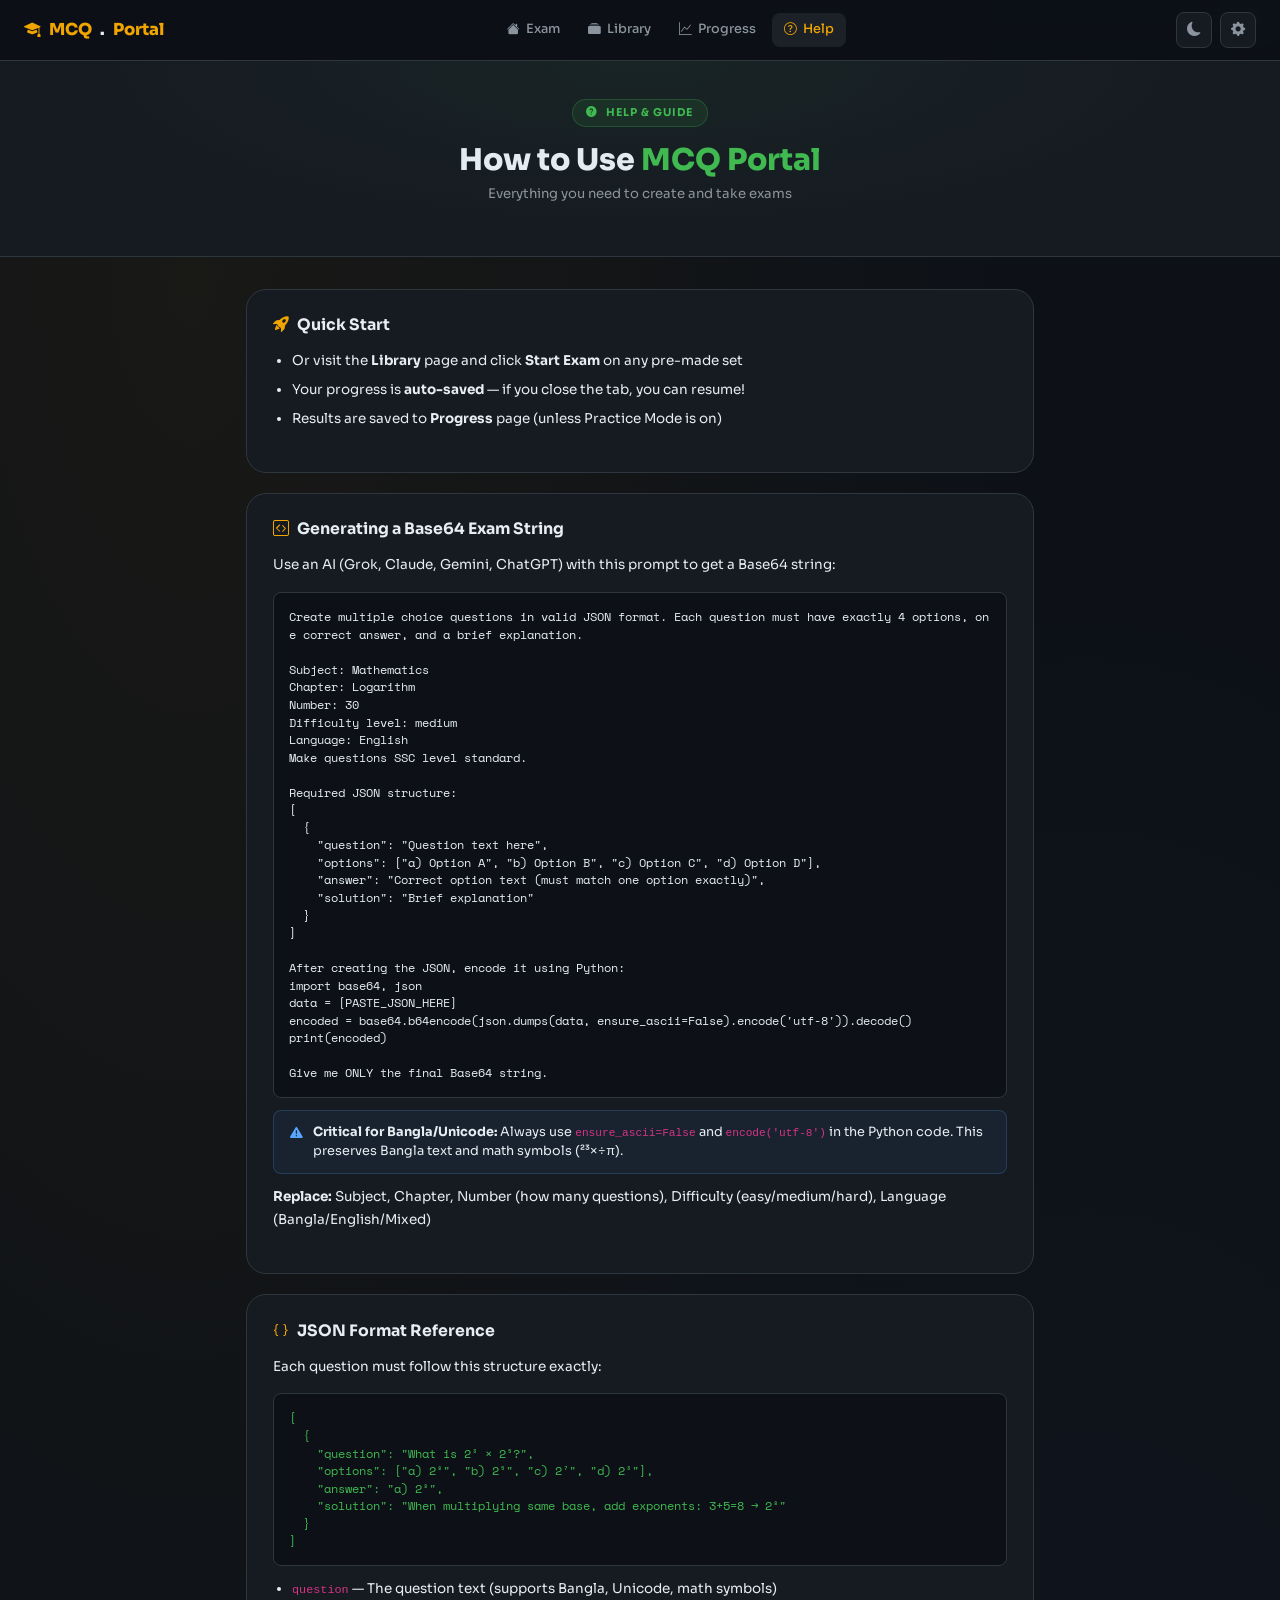
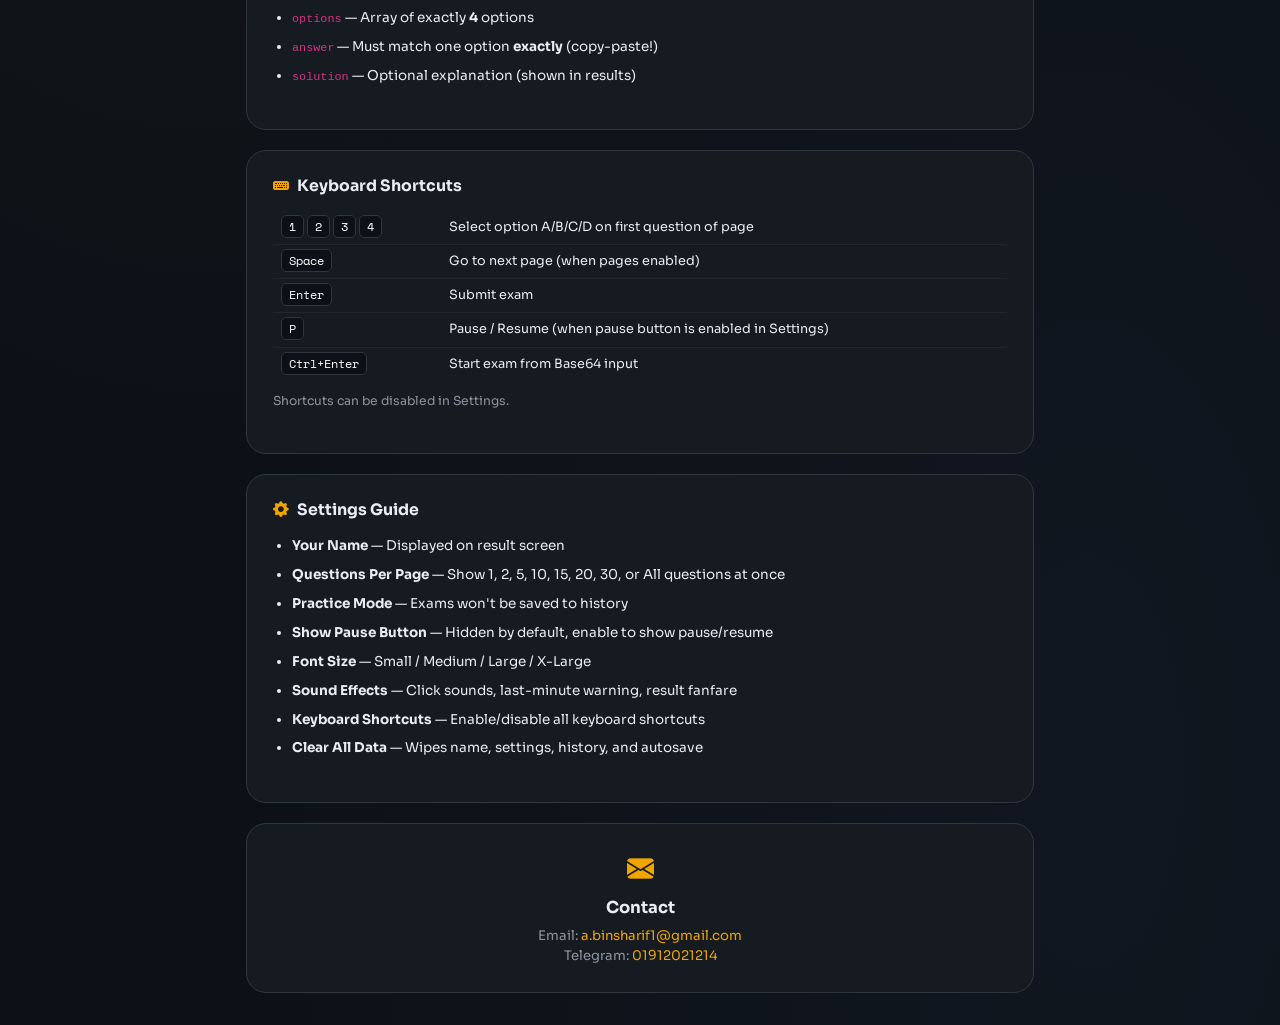
==== help.html @ 1cd2b27e "supercharged with high graphics and functionality, 3 Exams" ====
<!DOCTYPE html>
<html lang="en" data-theme="dark">
<head>
  <meta charset="UTF-8"/>
  <meta name="viewport" content="width=device-width, initial-scale=1.0"/>
  <title>Help — MCQ Portal</title>
  <link href="https://cdn.jsdelivr.net/npm/bootstrap@5.3.2/dist/css/bootstrap.min.css" rel="stylesheet"/>
  <link href="https://cdn.jsdelivr.net/npm/bootstrap-icons@1.11.3/font/bootstrap-icons.min.css" rel="stylesheet"/>
  <link rel="stylesheet" href="style.css"/>
  <style>
  .page-body { max-width: 820px; margin: 0 auto; padding: 32px 16px; }

  .page-hero {
    background: var(--surface);
    border-bottom: 1px solid var(--border);
    padding: 2.5rem 1rem;
    text-align: center;
    position: relative; overflow: hidden;
  }
  .page-hero::before { content:'';position:absolute;inset:0;background:radial-gradient(ellipse at 50% 0%,rgba(63,185,80,0.06) 0%,transparent 60%);pointer-events:none; }
  .page-hero h1 { font-size:clamp(1.5rem,4vw,2rem);font-weight:800;margin-bottom:6px; }
  .page-hero p { color:var(--muted);font-size:0.88rem; }

  .help-section {
    background: var(--surface);
    border: 1px solid var(--border);
    border-radius: var(--radius-lg);
    padding: 1.75rem;
    margin-bottom: 20px;
    animation: fadeUp 0.4s ease;
  }

  .help-section h2 {
    font-size: 1.05rem;
    font-weight: 700;
    margin-bottom: 1rem;
    display: flex;
    align-items: center;
    gap: 8px;
    color: var(--text);
  }

  .help-section h2 i { color: var(--accent); }

  .help-section p, .help-section li { font-size: 0.9rem; line-height: 1.7; color: var(--text); }
  .help-section ul { padding-left: 1.25rem; }
  .help-section li { margin-bottom: 6px; }

  .code-block {
    background: var(--bg);
    border: 1px solid var(--border);
    border-radius: 8px;
    padding: 1rem;
    font-family: var(--mono);
    font-size: 0.78rem;
    color: var(--text);
    white-space: pre-wrap;
    word-break: break-all;
    margin: 12px 0;
    position: relative;
  }

  .copy-code-btn {
    position: absolute;
    top: 8px; right: 8px;
    background: var(--surface);
    border: 1px solid var(--border);
    border-radius: 6px;
    color: var(--muted);
    padding: 3px 8px;
    font-size: 0.72rem;
    cursor: pointer;
    transition: all 0.2s;
    font-family: var(--font);
  }

  .copy-code-btn:hover { border-color: var(--accent); color: var(--accent); }

  .shortcut-table { width: 100%; margin-top: 8px; }
  .shortcut-table td { padding: 7px 8px; font-size: 0.85rem; border-bottom: 1px solid var(--border2); }
  .shortcut-table tr:last-child td { border-bottom: none; }
  .shortcut-table kbd {
    background: var(--bg);
    border: 1px solid var(--border);
    border-radius: 5px;
    padding: 2px 7px;
    font-family: var(--mono);
    font-size: 0.8rem;
  }

  .json-example {
    color: var(--green);
  }

  .tip-box {
    background: rgba(88,166,255,0.06);
    border: 1px solid rgba(88,166,255,0.2);
    border-radius: 8px;
    padding: 12px 16px;
    margin: 12px 0;
    font-size: 0.85rem;
    display: flex;
    gap: 10px;
    align-items: flex-start;
  }

  .tip-box i { color: var(--blue); margin-top: 1px; flex-shrink: 0; }

  .contact-card {
    background: var(--surface);
    border: 1px solid var(--border);
    border-radius: var(--radius-lg);
    padding: 1.75rem;
    text-align: center;
    animation: fadeUp 0.4s ease;
  }

  .contact-card h2 { font-size: 1.1rem; font-weight: 700; margin-bottom: 0.5rem; }
  .contact-card p { color: var(--muted); font-size: 0.88rem; margin-bottom: 0; }
  .contact-link { color: var(--accent); text-decoration: none; }
  .contact-link:hover { text-decoration: underline; }
  </style>
</head>
<body data-theme="dark">

<nav class="navbar-custom">
  <a class="nav-logo" href="index.html"><i class="bi bi-mortarboard-fill"></i> MCQ<span class="logo-dot">.</span>Portal</a>
  <div class="nav-links">
    <a class="nav-link" href="index.html"><i class="bi bi-house-fill"></i> Exam</a>
    <a class="nav-link" href="library.html"><i class="bi bi-collection-fill"></i> Library</a>
    <a class="nav-link" href="progress.html"><i class="bi bi-graph-up"></i> Progress</a>
    <a class="nav-link active" href="help.html"><i class="bi bi-question-circle"></i> Help</a>
  </div>
  <div class="nav-actions">
    <button class="icon-btn" onclick="toggleTheme()"><i id="theme-icon" class="bi bi-moon-fill"></i></button>
    <button class="icon-btn" onclick="openSettings()"><i class="bi bi-gear-fill"></i></button>
    <button class="icon-btn d-md-none" onclick="toggleMobileMenu()"><i class="bi bi-list"></i></button>
  </div>
</nav>
<div id="mobile-menu" style="display:none; background:var(--surface); border-bottom:1px solid var(--border); padding:8px 16px;">
  <a class="nav-link" href="index.html" style="display:flex"><i class="bi bi-house-fill me-2"></i> Exam</a>
  <a class="nav-link" href="library.html" style="display:flex"><i class="bi bi-collection-fill me-2"></i> Library</a>
  <a class="nav-link" href="progress.html" style="display:flex"><i class="bi bi-graph-up me-2"></i> Progress</a>
  <a class="nav-link active" href="help.html" style="display:flex"><i class="bi bi-question-circle me-2"></i> Help</a>
</div>

<div class="page-hero">
  <div style="display:inline-flex;align-items:center;gap:7px;background:rgba(63,185,80,0.1);border:1px solid rgba(63,185,80,0.25);border-radius:50px;padding:5px 13px;margin-bottom:1rem;font-size:0.72rem;font-weight:700;color:var(--green);letter-spacing:0.1em;text-transform:uppercase;">
    <i class="bi bi-question-circle-fill"></i> Help & Guide
  </div>
  <h1>How to Use <span style="color:var(--green)">MCQ Portal</span></h1>
  <p>Everything you need to create and take exams</p>
</div>

<div class="page-body">

  <!-- Quick start -->
  <div class="help-section">
    <h2><i class="bi bi-rocket-takeoff-fill"></i> Quick Start</h2>
    <ul>
      <li>Or visit the <strong>Library</strong> page and click <strong>Start Exam</strong> on any pre-made set</li>
      <li>Your progress is <strong>auto-saved</strong> — if you close the tab, you can resume!</li>
      <li>Results are saved to <strong>Progress</strong> page (unless Practice Mode is on)</li>
    </ul>
  </div>

  <!-- Generate Base64 -->
  <div class="help-section">
    <h2><i class="bi bi-code-square"></i> Generating a Base64 Exam String</h2>
    <p>Use an AI (Grok, Claude, Gemini, ChatGPT) with this prompt to get a Base64 string:</p>

    <div class="code-block" id="prompt-block">Create multiple choice questions in valid JSON format. Each question must have exactly 4 options, one correct answer, and a brief explanation.

Subject: Mathematics
Chapter: Logarithm
Number: 30
Difficulty level: medium
Language: English
Make questions SSC level standard.

Required JSON structure:
[
  {
    "question": "Question text here",
    "options": ["a) Option A", "b) Option B", "c) Option C", "d) Option D"],
    "answer": "Correct option text (must match one option exactly)",
    "solution": "Brief explanation"
  }
]

After creating the JSON, encode it using Python:
import base64, json
data = [PASTE_JSON_HERE]
encoded = base64.b64encode(json.dumps(data, ensure_ascii=False).encode('utf-8')).decode()
print(encoded)

Give me ONLY the final Base64 string.</div>
    <button class="copy-code-btn" onclick="copyToClipboard(document.getElementById('prompt-block').innerText,'Prompt copied!')">Copy</button>

    <div class="tip-box">
      <i class="bi bi-exclamation-triangle-fill"></i>
      <div><strong>Critical for Bangla/Unicode:</strong> Always use <code>ensure_ascii=False</code> and <code>encode('utf-8')</code> in the Python code. This preserves Bangla text and math symbols (²³×÷π).</div>
    </div>

    <p><strong>Replace:</strong> Subject, Chapter, Number (how many questions), Difficulty (easy/medium/hard), Language (Bangla/English/Mixed)</p>
  </div>

  <!-- JSON format -->
  <div class="help-section">
    <h2><i class="bi bi-braces"></i> JSON Format Reference</h2>
    <p>Each question must follow this structure exactly:</p>
    <div class="code-block json-example">[
  {
    "question": "What is 2³ × 2⁵?",
    "options": ["a) 2⁸", "b) 2⁵", "c) 2⁷", "d) 2³"],
    "answer": "a) 2⁸",
    "solution": "When multiplying same base, add exponents: 3+5=8 → 2⁸"
  }
]</div>
    <ul>
      <li><code>question</code> — The question text (supports Bangla, Unicode, math symbols)</li>
      <li><code>options</code> — Array of exactly <strong>4</strong> options</li>
      <li><code>answer</code> — Must match one option <strong>exactly</strong> (copy-paste!)</li>
      <li><code>solution</code> — Optional explanation (shown in results)</li>
    </ul>
  </div>

  <!-- Keyboard shortcuts -->
  <div class="help-section">
    <h2><i class="bi bi-keyboard-fill"></i> Keyboard Shortcuts</h2>
    <table class="shortcut-table">
      <tr><td><kbd>1</kbd> <kbd>2</kbd> <kbd>3</kbd> <kbd>4</kbd></td><td>Select option A/B/C/D on first question of page</td></tr>
      <tr><td><kbd>Space</kbd></td><td>Go to next page (when pages enabled)</td></tr>
      <tr><td><kbd>Enter</kbd></td><td>Submit exam</td></tr>
      <tr><td><kbd>P</kbd></td><td>Pause / Resume (when pause button is enabled in Settings)</td></tr>
      <tr><td><kbd>Ctrl+Enter</kbd></td><td>Start exam from Base64 input</td></tr>
    </table>
    <p style="margin-top:10px;font-size:0.82rem;color:var(--muted)">Shortcuts can be disabled in Settings.</p>
  </div>

  <!-- Settings guide -->
  <div class="help-section">
    <h2><i class="bi bi-gear-fill"></i> Settings Guide</h2>
    <ul>
      <li><strong>Your Name</strong> — Displayed on result screen</li>
      <li><strong>Questions Per Page</strong> — Show 1, 2, 5, 10, 15, 20, 30, or All questions at once</li>
      <li><strong>Practice Mode</strong> — Exams won't be saved to history</li>
      <li><strong>Show Pause Button</strong> — Hidden by default, enable to show pause/resume</li>
      <li><strong>Font Size</strong> — Small / Medium / Large / X-Large</li>
      <li><strong>Sound Effects</strong> — Click sounds, last-minute warning, result fanfare</li>
      <li><strong>Keyboard Shortcuts</strong> — Enable/disable all keyboard shortcuts</li>
      <li><strong>Clear All Data</strong> — Wipes name, settings, history, and autosave</li>
    </ul>
  </div>

  <!-- Library guide 
  <div class="help-section">
    <h2><i class="bi bi-collection-fill"></i> Adding Exams to Library</h2>
    <p>Open <code>db.js</code> and add entries to the <code>EXAM_DB</code> array:</p>
    <div class="code-block">{
  id: "math-algebra-001",       // unique ID
  title: "বীজগণিত মাস্টারক্লাস",
  subject: "Mathematics",
  chapter: "Algebra",
  difficulty: "medium",         // easy / medium / hard
  language: "Bangla",           // Bangla / English / Mixed
  class: "SSC",
  questionCount: 25,
  b64: "PASTE_BASE64_STRING_HERE"
},</div>
  </div>
-->

  <!-- Contact -->
  <div class="contact-card">
    <i class="bi bi-envelope-fill" style="font-size:1.8rem;color:var(--accent);margin-bottom:8px;display:block"></i>
    <h2>Contact</h2>
    <p>Email: <a class="contact-link" href="mailto:a.binsharif1@gmail.com">a.binsharif1@gmail.com</a></p>
    <p>Telegram: <a class="contact-link" href="https://t.me/01912021214">01912021214</a></p>
  </div>

</div>

<div class="modal-overlay" id="settings-modal" onclick="if(event.target===this)closeSettings()">
  <div class="modal-box">
    <div class="modal-header">
      <div style="font-weight:700;font-size:1rem"><i class="bi bi-gear-fill me-2" style="color:var(--accent)"></i>Settings</div>
      <button class="icon-btn" onclick="closeSettings()"><i class="bi bi-x-lg"></i></button>
    </div>
    <div class="modal-body">
      <div class="setting-row">
        <div><div class="setting-label">Sound Effects</div></div>
        <label class="toggle-wrap"><input type="checkbox" id="set-sound" onchange="settingChanged('soundEnabled', this.checked)"><span class="toggle-slider"></span></label>
      </div>
      <div style="margin-top:16px">
        <button class="btn-ghost w-100" onclick="clearAllData()" style="color:var(--red);border-color:rgba(248,81,73,0.3)">
          <i class="bi bi-trash3-fill"></i> Clear All Data
        </button>
      </div>
    </div>
  </div>
</div>

<div id="toast-container"></div>

<script src="script.js"></script>
<script>
function toggleMobileMenu() {
  const m = document.getElementById('mobile-menu');
  m.style.display = m.style.display === 'none' ? 'block' : 'none';
}
document.addEventListener('DOMContentLoaded', () => loadSettings());
</script>
</body>
</html>
---- style.css ----
/* ══════════════════════════════════════════════════════════
   MCQ EXAM PORTAL — GLOBAL STYLESHEET
   ══════════════════════════════════════════════════════════ */

@import url('https://fonts.googleapis.com/css2?family=Space+Mono:ital,wght@0,400;0,700;1,400&family=Sora:wght@300;400;500;600;700;800&display=swap');

/* ── CSS VARIABLES ── */
:root {
  --bg: #0d1117;
  --surface: #161b22;
  --surface2: #1c2128;
  --border: #30363d;
  --border2: #21262d;
  --text: #e6edf3;
  --muted: #8b949e;
  --accent: #f0a500;
  --accent2: #ff6b35;
  --green: #3fb950;
  --red: #f85149;
  --blue: #58a6ff;
  --purple: #bc8cff;
  --radius: 12px;
  --radius-lg: 20px;
  --shadow: 0 8px 32px rgba(0,0,0,0.4);
  --shadow-lg: 0 24px 80px rgba(0,0,0,0.5);
  --font-size-base: 16px;
  --font: 'Sora', sans-serif;
  --mono: 'Space Mono', monospace;
}

[data-theme="light"] {
  --bg: #f6f8fa;
  --surface: #ffffff;
  --surface2: #f0f2f5;
  --border: #d0d7de;
  --border2: #e5e8ec;
  --text: #1c2128;
  --muted: #656d76;
  --green: #1a7f37;
  --red: #cf222e;
  --blue: #0969da;
  --shadow: 0 8px 32px rgba(0,0,0,0.1);
  --shadow-lg: 0 24px 80px rgba(0,0,0,0.15);
}

* { box-sizing: border-box; margin: 0; padding: 0; }

html { font-size: var(--font-size-base); scroll-behavior: smooth; }

body {
  background: var(--bg);
  color: var(--text);
  font-family: var(--font);
  min-height: 100vh;
  transition: background 0.3s, color 0.3s;
  background-image:
    radial-gradient(ellipse at 15% 10%, rgba(240,165,0,0.05) 0%, transparent 55%),
    radial-gradient(ellipse at 85% 90%, rgba(88,166,255,0.04) 0%, transparent 55%);
}

[data-theme="light"] body,
body[data-theme="light"] {
  background-image:
    radial-gradient(ellipse at 15% 10%, rgba(240,165,0,0.04) 0%, transparent 55%),
    radial-gradient(ellipse at 85% 90%, rgba(9,105,218,0.03) 0%, transparent 55%);
}

/* ── SCROLLBAR ── */
::-webkit-scrollbar { width: 6px; height: 6px; }
::-webkit-scrollbar-track { background: var(--bg); }
::-webkit-scrollbar-thumb { background: var(--border); border-radius: 3px; }
::-webkit-scrollbar-thumb:hover { background: var(--muted); }

/* ── TYPOGRAPHY ── */
h1, h2, h3, h4, h5 { font-weight: 700; line-height: 1.2; }

/* ── SHARED COMPONENTS ── */

/* Navbar */
.navbar-custom {
  background: rgba(13,17,23,0.92);
  backdrop-filter: blur(12px);
  -webkit-backdrop-filter: blur(12px);
  border-bottom: 1px solid var(--border);
  padding: 12px 24px;
  position: sticky;
  top: 0;
  z-index: 1000;
  display: flex;
  align-items: center;
  justify-content: space-between;
  gap: 12px;
}

[data-theme="light"] .navbar-custom {
  background: rgba(246,248,250,0.92);
}

.nav-logo {
  font-size: 1.1rem;
  font-weight: 800;
  color: var(--accent);
  text-decoration: none;
  display: flex;
  align-items: center;
  gap: 8px;
  white-space: nowrap;
}

.nav-logo .logo-dot { color: var(--text); }

.nav-links {
  display: flex;
  align-items: center;
  gap: 4px;
}

.nav-link {
  color: var(--muted);
  text-decoration: none;
  padding: 7px 12px;
  border-radius: 8px;
  font-size: 0.85rem;
  font-weight: 500;
  transition: all 0.2s;
  display: flex;
  align-items: center;
  gap: 6px;
}

.nav-link:hover, .nav-link.active {
  color: var(--text);
  background: var(--surface2);
}

.nav-link.active { color: var(--accent); }

.nav-actions {
  display: flex;
  align-items: center;
  gap: 8px;
}

/* Icon Button */
.icon-btn {
  background: var(--surface);
  border: 1px solid var(--border);
  border-radius: 8px;
  width: 36px;
  height: 36px;
  display: flex;
  align-items: center;
  justify-content: center;
  cursor: pointer;
  color: var(--muted);
  transition: all 0.2s;
  font-size: 0.95rem;
  text-decoration: none;
}

.icon-btn:hover { border-color: var(--accent); color: var(--accent); }

/* Badges */
.badge-pill {
  display: inline-flex;
  align-items: center;
  gap: 5px;
  padding: 3px 10px;
  border-radius: 50px;
  font-size: 0.72rem;
  font-weight: 600;
  letter-spacing: 0.05em;
}

.badge-easy { background: rgba(63,185,80,0.12); color: var(--green); border: 1px solid rgba(63,185,80,0.25); }
.badge-medium { background: rgba(240,165,0,0.12); color: var(--accent); border: 1px solid rgba(240,165,0,0.25); }
.badge-hard { background: rgba(248,81,73,0.12); color: var(--red); border: 1px solid rgba(248,81,73,0.25); }
.badge-bangla { background: rgba(188,140,255,0.12); color: var(--purple); border: 1px solid rgba(188,140,255,0.25); }
.badge-english { background: rgba(88,166,255,0.12); color: var(--blue); border: 1px solid rgba(88,166,255,0.25); }
.badge-mixed { background: rgba(255,107,53,0.12); color: var(--accent2); border: 1px solid rgba(255,107,53,0.25); }
.badge-math { background: rgba(88,166,255,0.12); color: var(--blue); border: 1px solid rgba(88,166,255,0.25); }

/* Buttons */
.btn-primary-custom {
  background: var(--accent);
  color: #0d1117;
  font-weight: 700;
  font-size: 0.92rem;
  border: none;
  border-radius: var(--radius);
  padding: 12px 20px;
  cursor: pointer;
  transition: all 0.2s;
  display: inline-flex;
  align-items: center;
  gap: 8px;
  text-decoration: none;
  letter-spacing: 0.02em;
}

.btn-primary-custom:hover {
  background: #ffc233;
  transform: translateY(-1px);
  box-shadow: 0 6px 24px rgba(240,165,0,0.3);
  color: #0d1117;
}

.btn-primary-custom:active { transform: translateY(0); }
.btn-primary-custom:disabled { opacity: 0.5; cursor: not-allowed; transform: none; }

.btn-ghost {
  background: transparent;
  border: 1px solid var(--border);
  border-radius: var(--radius);
  color: var(--text);
  padding: 10px 16px;
  cursor: pointer;
  transition: all 0.2s;
  font-size: 0.85rem;
  display: inline-flex;
  align-items: center;
  gap: 8px;
  text-decoration: none;
  font-family: var(--font);
}

.btn-ghost:hover { border-color: var(--accent); color: var(--accent); }

/* Card */
.card-surface {
  background: var(--surface);
  border: 1px solid var(--border);
  border-radius: var(--radius-lg);
  padding: 1.75rem;
}

/* Inputs */
.form-control-custom {
  width: 100%;
  background: var(--bg);
  border: 1.5px solid var(--border);
  border-radius: var(--radius);
  color: var(--text);
  font-family: var(--mono);
  font-size: 0.82rem;
  padding: 12px 16px;
  outline: none;
  transition: border-color 0.2s, box-shadow 0.2s;
}

.form-control-custom:focus {
  border-color: var(--accent);
  box-shadow: 0 0 0 3px rgba(240,165,0,0.1);
}

.form-control-custom::placeholder { color: var(--muted); opacity: 0.6; }

/* Select */
select.form-control-custom {
  font-family: var(--font);
  font-size: 0.85rem;
  cursor: pointer;
  appearance: none;
  background-image: url("data:image/svg+xml,%3Csvg xmlns='http://www.w3.org/2000/svg' width='12' height='8' viewBox='0 0 12 8'%3E%3Cpath d='M1 1l5 5 5-5' stroke='%238b949e' stroke-width='1.5' fill='none' stroke-linecap='round'/%3E%3C/svg%3E");
  background-repeat: no-repeat;
  background-position: right 12px center;
  padding-right: 36px;
}

/* Animations */
@keyframes fadeUp {
  from { opacity: 0; transform: translateY(20px); }
  to   { opacity: 1; transform: translateY(0); }
}

@keyframes fadeIn {
  from { opacity: 0; }
  to   { opacity: 1; }
}

@keyframes slideIn {
  from { opacity: 0; transform: translateX(-12px); }
  to   { opacity: 1; transform: translateX(0); }
}

@keyframes confettiFall {
  to { transform: translateY(110vh) rotate(720deg); opacity: 0; }
}

@keyframes pulse {
  0%, 100% { opacity: 1; }
  50% { opacity: 0.5; }
}

@keyframes scaleIn {
  from { opacity: 0; transform: scale(0.9); }
  to   { opacity: 1; transform: scale(1); }
}

/* Confetti */
.conf-particle {
  position: fixed;
  border-radius: 2px;
  animation: confettiFall linear forwards;
  z-index: 9999;
  pointer-events: none;
}

/* Toast */
#toast-container {
  position: fixed;
  bottom: 24px;
  right: 24px;
  z-index: 9998;
  display: flex;
  flex-direction: column;
  gap: 8px;
  pointer-events: none;
}

.toast-msg {
  background: var(--surface);
  border: 1px solid var(--border);
  border-radius: 10px;
  padding: 12px 18px;
  font-size: 0.85rem;
  display: flex;
  align-items: center;
  gap: 10px;
  box-shadow: var(--shadow);
  animation: fadeUp 0.3s ease;
  pointer-events: all;
  max-width: 300px;
}

.toast-msg.success { border-color: var(--green); }
.toast-msg.error { border-color: var(--red); }
.toast-msg.info { border-color: var(--accent); }

/* Settings Modal */
.modal-overlay {
  position: fixed;
  inset: 0;
  background: rgba(0,0,0,0.7);
  backdrop-filter: blur(4px);
  z-index: 2000;
  display: none;
  align-items: center;
  justify-content: center;
  padding: 16px;
  animation: fadeIn 0.2s ease;
}

.modal-overlay.open { display: flex; }

.modal-box {
  background: var(--surface);
  border: 1px solid var(--border);
  border-radius: var(--radius-lg);
  width: 100%;
  max-width: 480px;
  max-height: 90vh;
  overflow-y: auto;
  animation: scaleIn 0.2s ease;
}

.modal-header {
  padding: 20px 24px 16px;
  border-bottom: 1px solid var(--border);
  display: flex;
  align-items: center;
  justify-content: space-between;
}

.modal-body { padding: 20px 24px; }

.setting-row {
  display: flex;
  align-items: center;
  justify-content: space-between;
  padding: 12px 0;
  border-bottom: 1px solid var(--border2);
  gap: 12px;
}

.setting-row:last-child { border-bottom: none; }

.setting-label { font-size: 0.9rem; }
.setting-sub { font-size: 0.78rem; color: var(--muted); margin-top: 2px; }

/* Toggle switch */
.toggle-wrap {
  position: relative;
  width: 44px;
  height: 24px;
  flex-shrink: 0;
}

.toggle-wrap input { opacity: 0; width: 0; height: 0; }

.toggle-slider {
  position: absolute;
  inset: 0;
  background: var(--border);
  border-radius: 24px;
  cursor: pointer;
  transition: 0.3s;
}

.toggle-slider::before {
  content: '';
  position: absolute;
  width: 18px;
  height: 18px;
  left: 3px;
  top: 3px;
  background: white;
  border-radius: 50%;
  transition: 0.3s;
}

.toggle-wrap input:checked + .toggle-slider { background: var(--accent); }
.toggle-wrap input:checked + .toggle-slider::before { transform: translateX(20px); }

/* Section label */
.section-label {
  font-size: 0.7rem;
  font-weight: 700;
  letter-spacing: 0.12em;
  text-transform: uppercase;
  color: var(--muted);
  margin-bottom: 12px;
  margin-top: 4px;
}

/* Empty state */
.empty-state {
  text-align: center;
  padding: 48px 24px;
  color: var(--muted);
}

.empty-state i { font-size: 2.5rem; color: var(--border); margin-bottom: 12px; }
.empty-state h4 { font-size: 1rem; color: var(--muted); margin-bottom: 6px; }
.empty-state p { font-size: 0.85rem; }

/* ── RESPONSIVE ── */
@media (max-width: 768px) {
  .nav-links { display: none; }
  .navbar-custom { padding: 10px 16px; }
  :root { --font-size-base: 15px; }
}

@media (max-width: 480px) {
  :root { --font-size-base: 14px; }
  .modal-box { max-height: 95vh; }
}
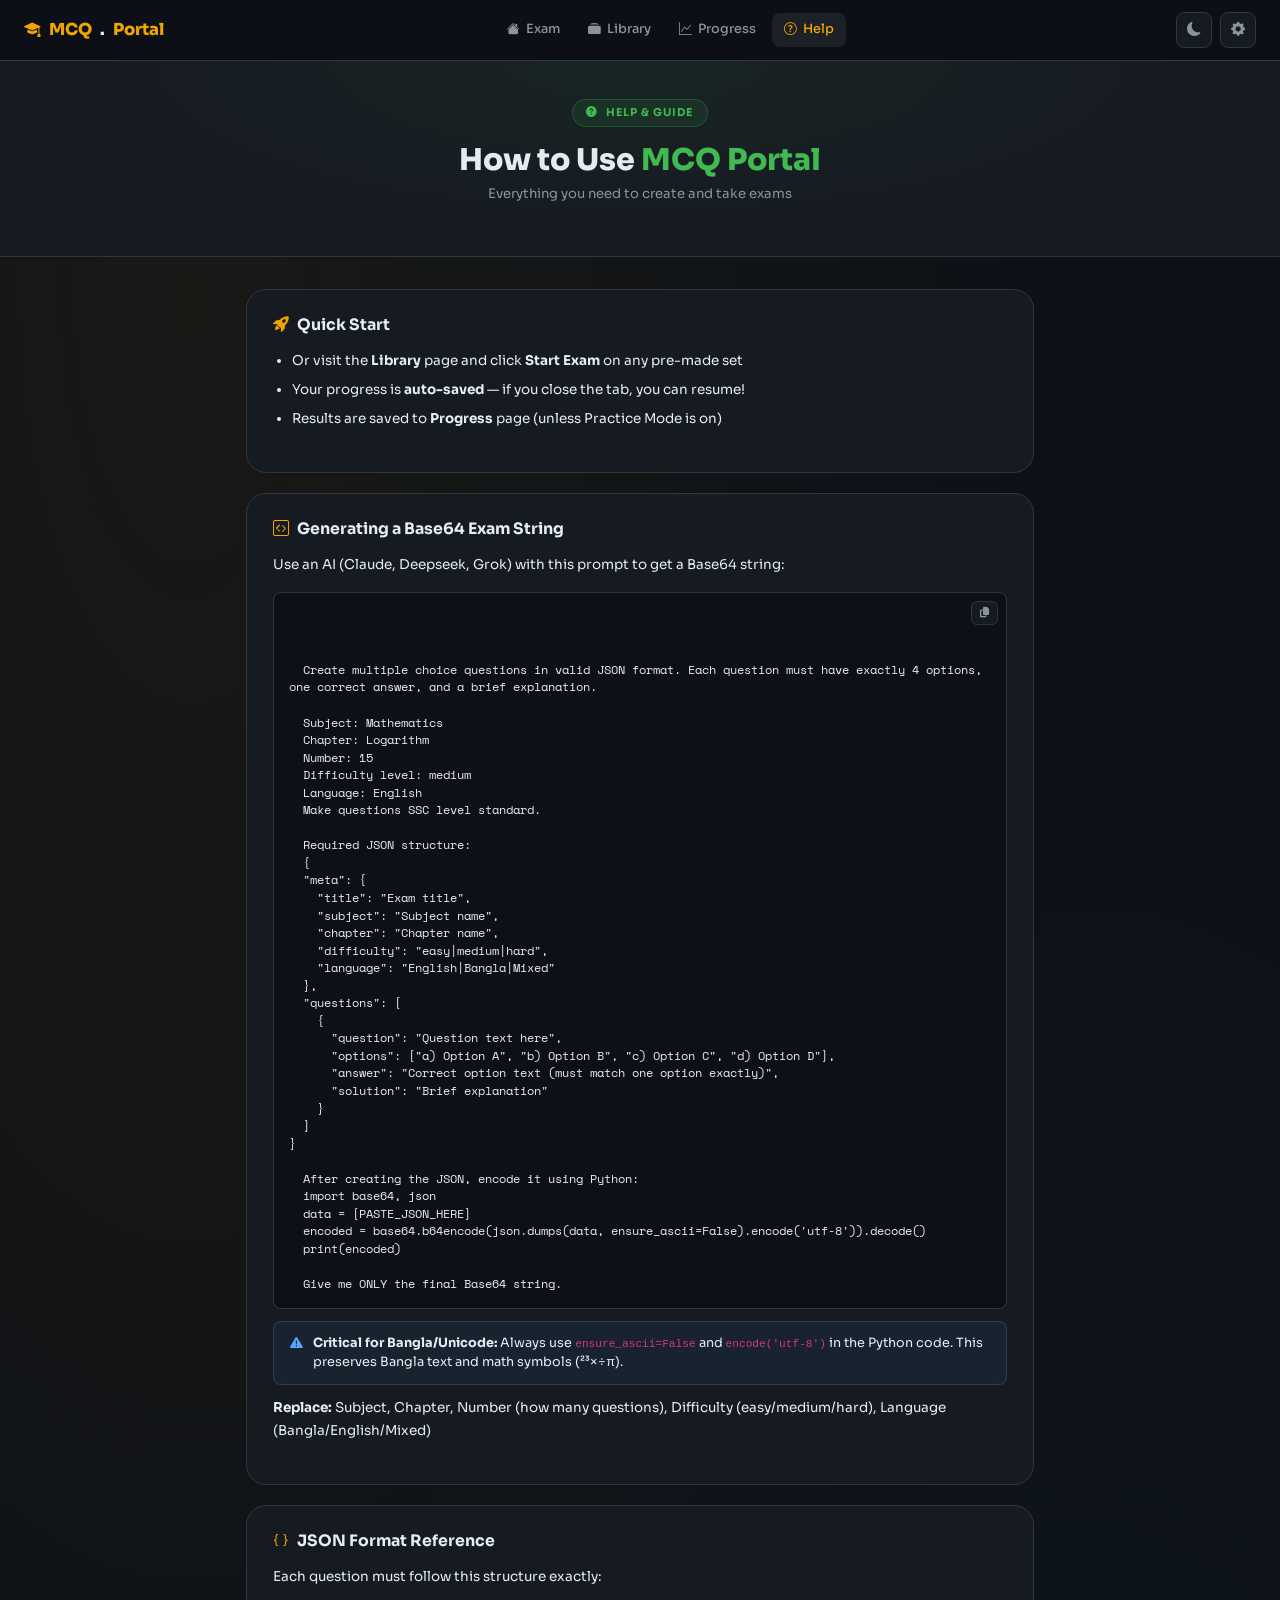
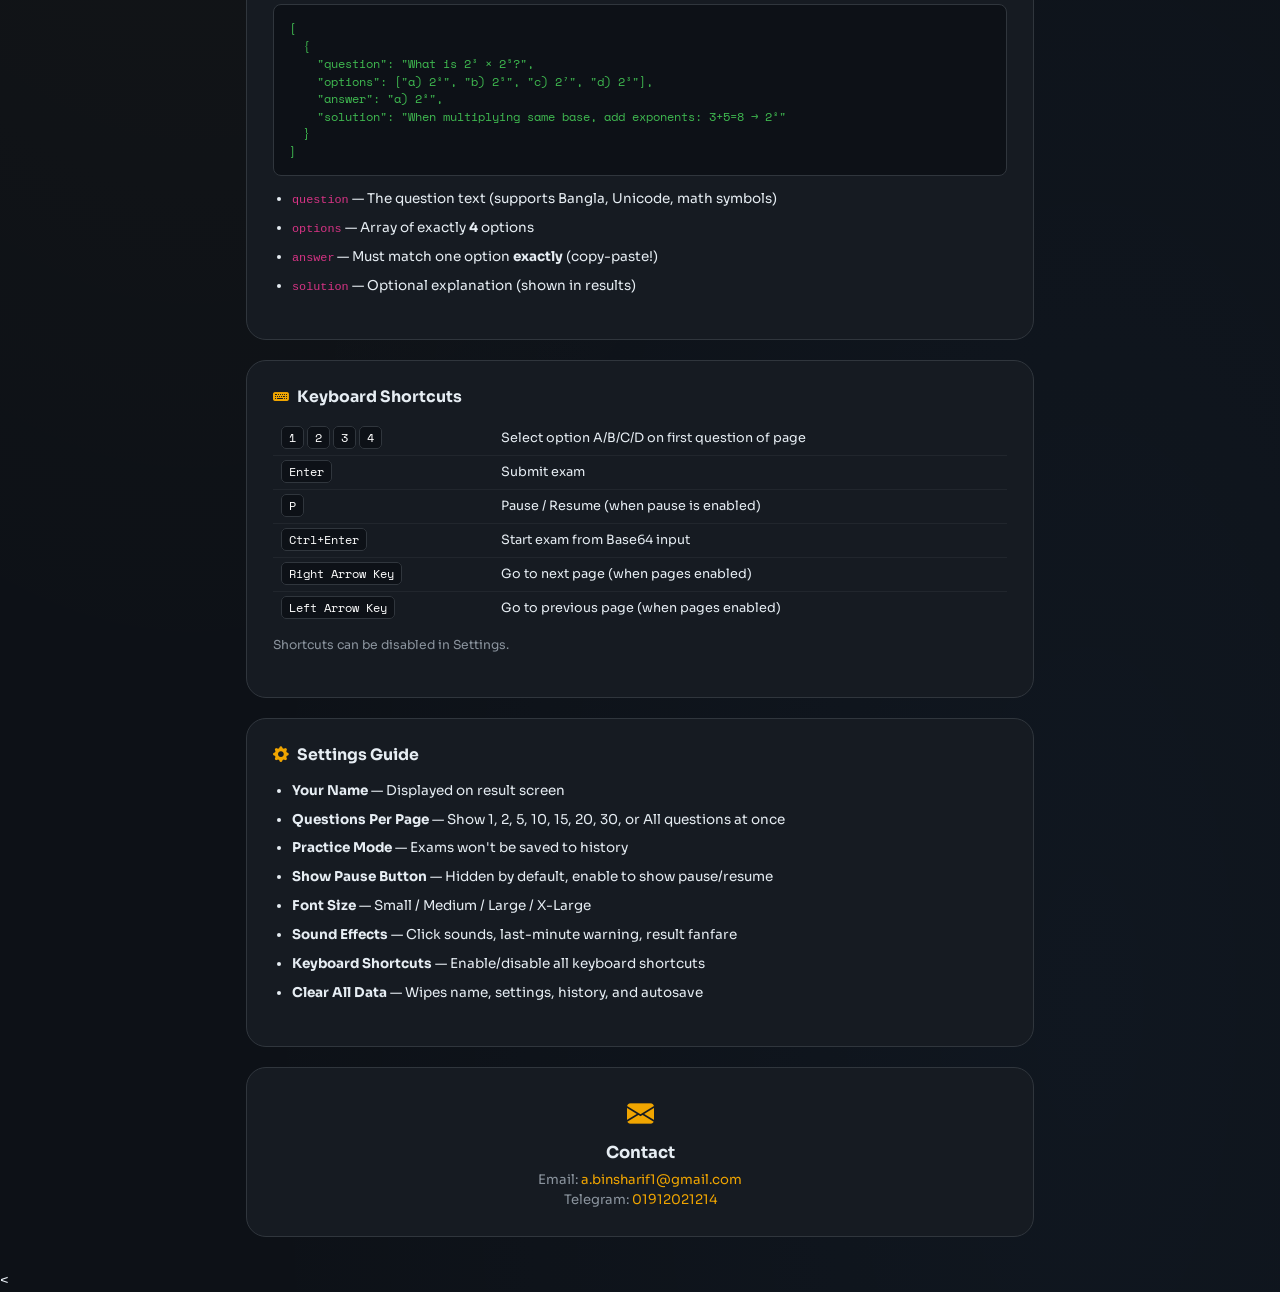
==== commit 8eeb0496: "many updateswith settings, filter, chapter. json" ====
--- a/help.html
+++ b/help.html
@@ -6,6 +6,8 @@
   <title>Help — MCQ Portal</title>
   <link href="https://cdn.jsdelivr.net/npm/bootstrap@5.3.2/dist/css/bootstrap.min.css" rel="stylesheet"/>
   <link href="https://cdn.jsdelivr.net/npm/bootstrap-icons@1.11.3/font/bootstrap-icons.min.css" rel="stylesheet"/>
+  <link rel="stylesheet" href="https://cdnjs.cloudflare.com/ajax/libs/font-awesome/6.5.1/css/all.min.css" integrity="sha512-DTOQO9RWCH3ppGqcWaEA1BIZOC6xxalwEsw9c2QQeAIftl+Vegovlnee1c9QX4TctnWMn13TZye+giMm8e2LwA==" crossorigin="anonymous" referrerpolicy="no-referrer" />
+
   <link rel="stylesheet" href="style.css"/>
   <style>
   .page-body { max-width: 820px; margin: 0 auto; padding: 32px 16px; }
@@ -167,35 +169,47 @@
   <!-- Generate Base64 -->
   <div class="help-section">
     <h2><i class="bi bi-code-square"></i> Generating a Base64 Exam String</h2>
-    <p>Use an AI (Grok, Claude, Gemini, ChatGPT) with this prompt to get a Base64 string:</p>
-
-    <div class="code-block" id="prompt-block">Create multiple choice questions in valid JSON format. Each question must have exactly 4 options, one correct answer, and a brief explanation.
-
-Subject: Mathematics
-Chapter: Logarithm
-Number: 30
-Difficulty level: medium
-Language: English
-Make questions SSC level standard.
-
-Required JSON structure:
-[
+    <p>Use an AI (Claude, Deepseek, Grok) with this prompt to get a Base64 string:</p>
+
+    <div class="code-block" id="prompt-block">
+  <button class="copy-code-btn" onclick="copyToClipboard(document.getElementById('prompt-block').innerText,'Prompt copied!')"><i class="fa-solid fa-copy"></i></button>
+
+  Create multiple choice questions in valid JSON format. Each question must have exactly 4 options, one correct answer, and a brief explanation.
+
+  Subject: Mathematics
+  Chapter: Logarithm
+  Number: 15
+  Difficulty level: medium
+  Language: English
+  Make questions SSC level standard.
+
+  Required JSON structure:
   {
-    "question": "Question text here",
-    "options": ["a) Option A", "b) Option B", "c) Option C", "d) Option D"],
-    "answer": "Correct option text (must match one option exactly)",
-    "solution": "Brief explanation"
-  }
-]
-
-After creating the JSON, encode it using Python:
-import base64, json
-data = [PASTE_JSON_HERE]
-encoded = base64.b64encode(json.dumps(data, ensure_ascii=False).encode('utf-8')).decode()
-print(encoded)
-
-Give me ONLY the final Base64 string.</div>
-    <button class="copy-code-btn" onclick="copyToClipboard(document.getElementById('prompt-block').innerText,'Prompt copied!')">Copy</button>
+  "meta": {
+    "title": "Exam title",
+    "subject": "Subject name",
+    "chapter": "Chapter name",
+    "difficulty": "easy|medium|hard",
+    "language": "English|Bangla|Mixed"
+  },
+  "questions": [
+    {
+      "question": "Question text here",
+      "options": ["a) Option A", "b) Option B", "c) Option C", "d) Option D"],
+      "answer": "Correct option text (must match one option exactly)",
+      "solution": "Brief explanation"
+    }
+  ]
+}
+
+  After creating the JSON, encode it using Python:
+  import base64, json
+  data = [PASTE_JSON_HERE]
+  encoded = base64.b64encode(json.dumps(data, ensure_ascii=False).encode('utf-8')).decode()
+  print(encoded)
+
+  Give me ONLY the final Base64 string.
+</div>
 
     <div class="tip-box">
       <i class="bi bi-exclamation-triangle-fill"></i>
@@ -230,10 +244,11 @@
     <h2><i class="bi bi-keyboard-fill"></i> Keyboard Shortcuts</h2>
     <table class="shortcut-table">
       <tr><td><kbd>1</kbd> <kbd>2</kbd> <kbd>3</kbd> <kbd>4</kbd></td><td>Select option A/B/C/D on first question of page</td></tr>
-      <tr><td><kbd>Space</kbd></td><td>Go to next page (when pages enabled)</td></tr>
       <tr><td><kbd>Enter</kbd></td><td>Submit exam</td></tr>
-      <tr><td><kbd>P</kbd></td><td>Pause / Resume (when pause button is enabled in Settings)</td></tr>
+      <tr><td><kbd>P</kbd></td><td>Pause / Resume (when pause is enabled)</td></tr>
       <tr><td><kbd>Ctrl+Enter</kbd></td><td>Start exam from Base64 input</td></tr>
+      <tr><td><kbd>Right Arrow Key</kbd></td><td>Go to next page (when pages enabled)</td></tr>
+      <tr><td><kbd>Left Arrow Key</kbd></td><td>Go to previous page (when pages enabled)</td></tr>
     </table>
     <p style="margin-top:10px;font-size:0.82rem;color:var(--muted)">Shortcuts can be disabled in Settings.</p>
   </div>
@@ -281,6 +296,7 @@
 
 </div>
 
+<<!-- ── SETTINGS MODAL ── -->
 <div class="modal-overlay" id="settings-modal" onclick="if(event.target===this)closeSettings()">
   <div class="modal-box">
     <div class="modal-header">
@@ -288,15 +304,80 @@
       <button class="icon-btn" onclick="closeSettings()"><i class="bi bi-x-lg"></i></button>
     </div>
     <div class="modal-body">
-      <div class="setting-row">
-        <div><div class="setting-label">Sound Effects</div></div>
+      <p class="setting-group-title">Profile</p>
+      <div class="setting-row">
+        <div>
+          <div class="setting-label">Your Name</div>
+          <div class="setting-sub">Shown on result screen</div>
+        </div>
+        <input type="text" id="set-username" class="form-control-custom" style="width:140px;min-height:unset;padding:8px 12px;font-family:var(--font);font-size:0.85rem" placeholder="Enter name" onchange="settingChanged('userName', this.value)"/>
+      </div>
+
+      <p class="setting-group-title">Exam</p>
+      <div class="setting-row">
+        <div>
+          <div class="setting-label">Questions Per Page</div>
+          <div class="setting-sub">How many questions per screen</div>
+        </div>
+        <select id="set-qpp" class="form-control-custom" style="width:100px;min-height:unset;padding:8px 12px" onchange="settingChanged('questionsPerPage', this.value)">
+          <option value="1">1</option>
+          <option value="2">2</option>
+          <option value="5">5</option>
+          <option value="10">10</option>
+          <option value="15">15</option>
+          <option value="20">20</option>
+          <option value="30">30</option>
+          <option value="all">All</option>
+        </select>
+      </div>
+      <div class="setting-row">
+        <div>
+          <div class="setting-label">Practice Mode</div>
+          <div class="setting-sub">Won't save to history</div>
+        </div>
+        <label class="toggle-wrap"><input type="checkbox" id="set-practice" onchange="settingChanged('practiceMode', this.checked)"><span class="toggle-slider"></span></label>
+      </div>
+      <div class="setting-row">
+        <div>
+          <div class="setting-label">Show Pause Button</div>
+          <div class="setting-sub">Hidden by default</div>
+        </div>
+        <label class="toggle-wrap"><input type="checkbox" id="set-pausebtn" onchange="settingChanged('pauseBtn', this.checked)"><span class="toggle-slider"></span></label>
+      </div>
+
+      <p class="setting-group-title">Appearance</p>
+      <div class="setting-row">
+        <div>
+          <div class="setting-label">Font Size</div>
+        </div>
+        <select id="set-fontsize" class="form-control-custom" style="width:110px;min-height:unset;padding:8px 12px" onchange="settingChanged('fontSize', this.value)">
+          <option value="small">Small</option>
+          <option value="medium">Medium</option>
+          <option value="large">Large</option>
+          <option value="xlarge">X-Large</option>
+        </select>
+      </div>
+
+      <p class="setting-group-title">Interactions</p>
+      <div class="setting-row">
+        <div>
+          <div class="setting-label">Sound Effects</div>
+          <div class="setting-sub">Click sounds, warnings, results</div>
+        </div>
         <label class="toggle-wrap"><input type="checkbox" id="set-sound" onchange="settingChanged('soundEnabled', this.checked)"><span class="toggle-slider"></span></label>
       </div>
-      <div style="margin-top:16px">
-        <button class="btn-ghost w-100" onclick="clearAllData()" style="color:var(--red);border-color:rgba(248,81,73,0.3)">
-          <i class="bi bi-trash3-fill"></i> Clear All Data
-        </button>
-      </div>
+      <div class="setting-row">
+        <div>
+          <div class="setting-label">Keyboard Shortcuts</div>
+          <div class="setting-sub">Enter, 1-4, P, Arrow Keys</div>
+        </div>
+        <label class="toggle-wrap"><input type="checkbox" id="set-keyboard" onchange="settingChanged('keyboardEnabled', this.checked)"><span class="toggle-slider"></span></label>
+      </div>
+
+      <p class="setting-group-title">Data</p>
+      <button class="btn-ghost w-100" onclick="clearAllData()" style="color:var(--red);border-color:rgba(248,81,73,0.3);margin-top:4px">
+        <i class="bi bi-trash3-fill"></i> Clear All Data
+      </button>
     </div>
   </div>
 </div>
